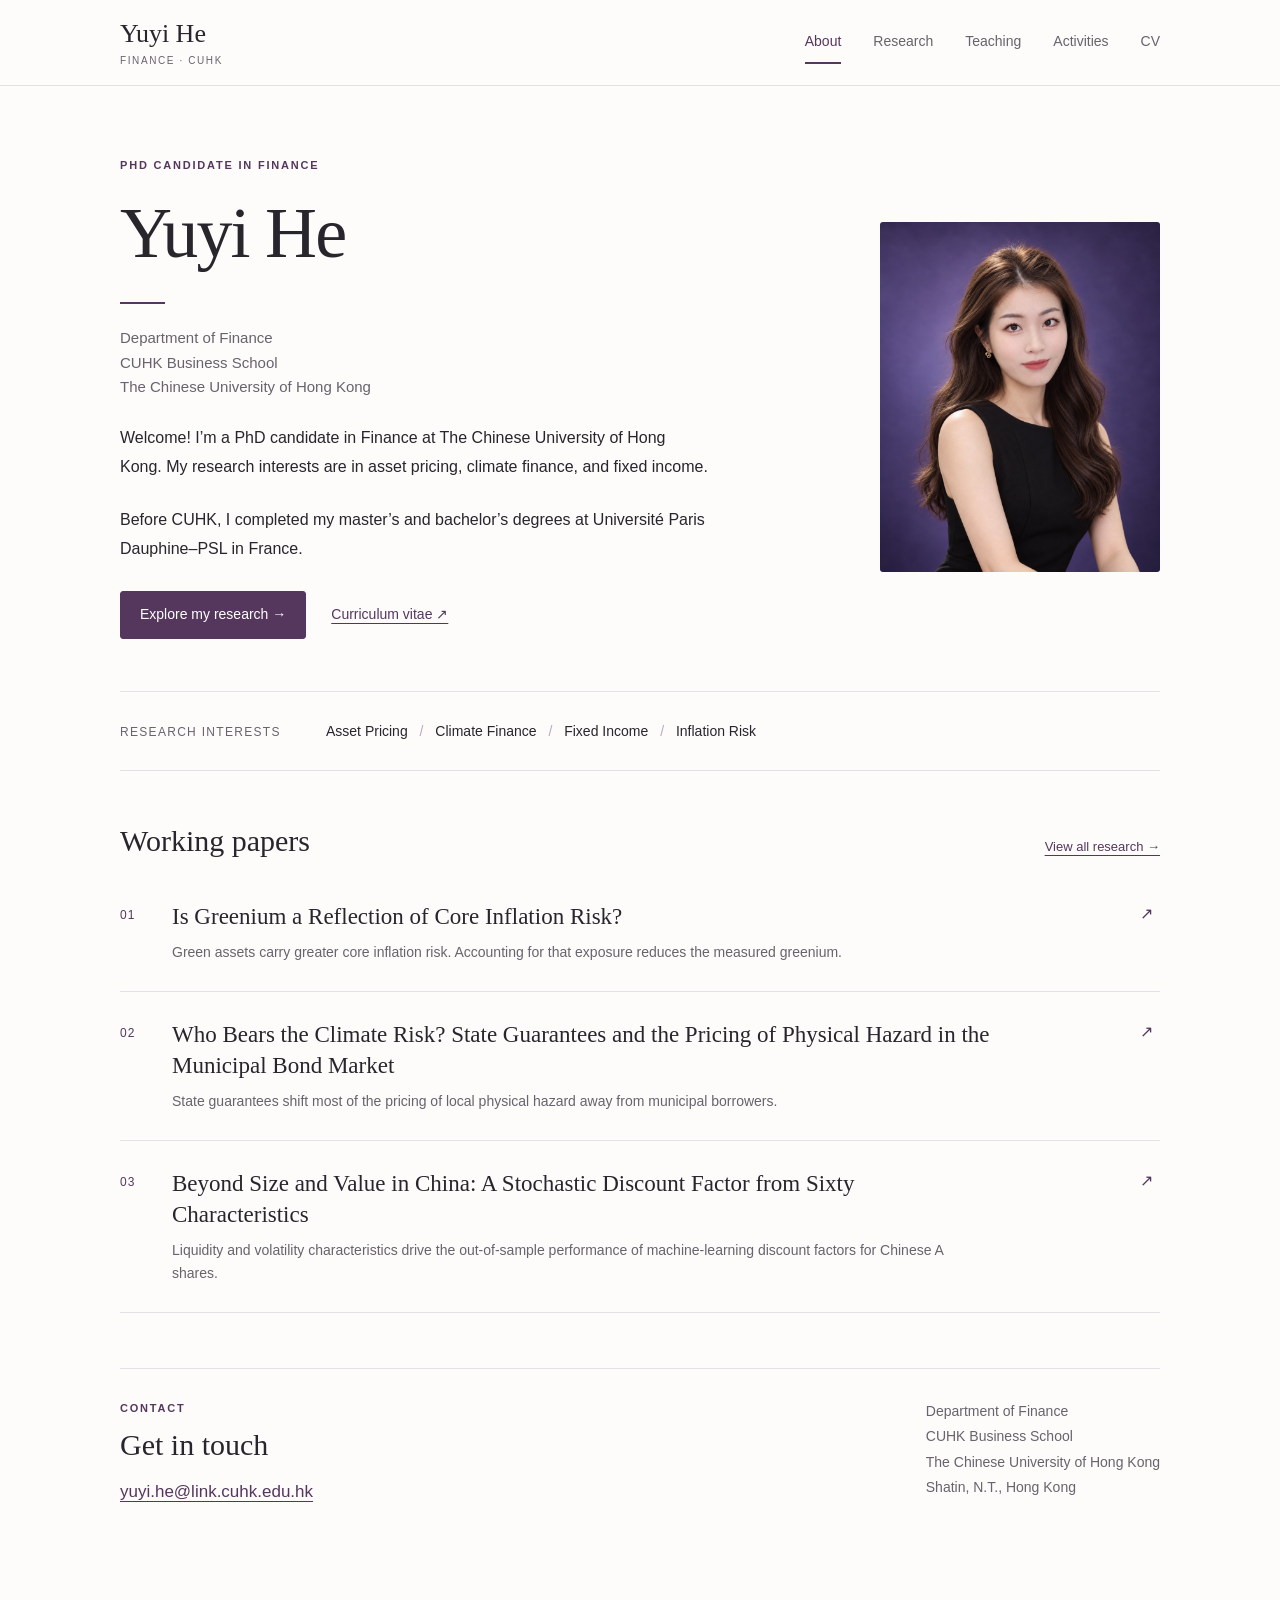
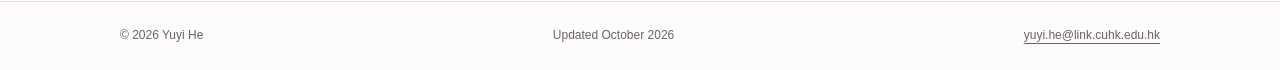
==== index.html @ 1cd19c59 "Add files via upload" ====
<!doctype html>
<html lang="en"><head><meta charset="utf-8"><meta name="viewport" content="width=device-width, initial-scale=1"><title>About | Yuyi He</title><meta name="description" content="Yuyi He, PhD candidate in Finance at The Chinese University of Hong Kong. Research in asset pricing, climate finance, fixed income, and inflation risk."><meta name="theme-color" content="#493352"><link rel="icon" href="assets/favicon.svg" type="image/svg+xml"><link rel="stylesheet" href="assets/style.css"><script type="application/ld+json">{"@context": "https://schema.org", "@type": "Person", "name": "Yuyi He", "jobTitle": "PhD Candidate in Finance", "email": "yuyi.he@link.cuhk.edu.hk", "affiliation": {"@type": "CollegeOrUniversity", "name": "The Chinese University of Hong Kong"}}</script></head>
<body><a class="skip" href="#main">Skip to content</a><header class="site-header"><div class="header-inner"><a class="wordmark" href="index.html">Yuyi He<span>Finance · CUHK</span></a><nav aria-label="Main navigation"><a href="index.html" class="nav-link active" aria-current="page">About</a><a href="research.html" class="nav-link">Research</a><a href="teaching.html" class="nav-link">Teaching</a><a href="activities.html" class="nav-link">Activities</a><a href="cv.html" class="nav-link">CV</a></nav></div></header><main id="main" class="page about"><section class="hero"><div class="intro"><p class="eyebrow">PhD Candidate in Finance</p><h1>Yuyi He<span class="name-rule"></span></h1><p class="affiliation">Department of Finance<br>CUHK Business School<br>The Chinese University of Hong Kong</p><p class="bio">Welcome! I’m a PhD candidate in Finance at The Chinese University of Hong Kong. My research interests are in asset pricing, climate finance, and fixed income.</p><p class="bio background">Before CUHK, I completed my master’s and bachelor’s degrees at Université Paris Dauphine–PSL in France.</p><div class="actions"><a href="research.html" class="button primary">Explore my research →</a><a href="cv.html" class="text-link">Curriculum vitae ↗</a></div></div><figure class="portrait"><img src="assets/portrait.jpg" alt="Portrait of Yuyi He" width="880" height="1100" fetchpriority="high"></figure></section><section class="interests"><h2>Research interests</h2><p>Asset Pricing <span aria-hidden="true">/</span> Climate Finance <span aria-hidden="true">/</span> Fixed Income <span aria-hidden="true">/</span> Inflation Risk</p></section><section class="home-research"><div class="section-heading"><h2>Working papers</h2><a href="research.html" class="">View all research →</a></div><a class="paper-preview" href="research.html#greenium"><span class="number">01</span><div><h3>Is Greenium a Reflection of Core Inflation Risk?</h3><p>Green assets carry greater core inflation risk. Accounting for that exposure reduces the measured greenium.</p></div><span class="arrow" aria-hidden="true">↗</span></a><a class="paper-preview" href="research.html#disaster"><span class="number">02</span><div><h3>Who Bears the Climate Risk? State Guarantees and the Pricing of Physical Hazard in the Municipal Bond Market</h3><p>State guarantees shift most of the pricing of local physical hazard away from municipal borrowers.</p></div><span class="arrow" aria-hidden="true">↗</span></a><a class="paper-preview" href="research.html#china"><span class="number">03</span><div><h3>Beyond Size and Value in China: A Stochastic Discount Factor from Sixty Characteristics</h3><p>Liquidity and volatility characteristics drive the out-of-sample performance of machine-learning discount factors for Chinese A shares.</p></div><span class="arrow" aria-hidden="true">↗</span></a></section><section class="contact" id="contact"><div><p class="eyebrow">Contact</p><h2>Get in touch</h2><a href="mailto:yuyi.he@link.cuhk.edu.hk" class="contact-email">yuyi.he@link.cuhk.edu.hk</a></div><p>Department of Finance<br>CUHK Business School<br>The Chinese University of Hong Kong<br>Shatin, N.T., Hong Kong</p></section></main><footer><div><span>© 2026 Yuyi He</span><span>Updated October 2026</span><a href="mailto:yuyi.he@link.cuhk.edu.hk" class="">yuyi.he@link.cuhk.edu.hk</a></div></footer></body></html>
---- assets/style.css ----
:root{--ink:#29252c;--plum:#55375d;--muted:#68636c;--line:#e5dfe6;--paper:#fdfcfb;--soft:#f4f0f5;--serif:Georgia,'Times New Roman',serif;--sans:-apple-system,BlinkMacSystemFont,'Segoe UI',Arial,sans-serif}*{box-sizing:border-box}html{scroll-behavior:smooth;scroll-padding-top:110px}body{margin:0;background:var(--paper);color:var(--ink);font:16px/1.65 var(--sans);-webkit-font-smoothing:antialiased}a{color:var(--plum);text-underline-offset:4px}a:hover{color:#291c30}a:focus-visible,summary:focus-visible{outline:3px solid #a27baf;outline-offset:5px}h1,h2,h3,p,figure{margin:0}h1,h2,h3{font-family:var(--serif);font-weight:400;line-height:1.22}h1{font-size:56px;letter-spacing:-1.8px}h2{font-size:30px}h3{font-size:22px}p+p{margin-top:12px}.muted{color:var(--muted)}.small{font-size:14px}.skip{position:absolute;left:20px;top:-80px;padding:12px;background:white;z-index:5}.skip:focus{top:10px}.site-header{border-bottom:1px solid var(--line);background:rgba(253,252,251,.97);position:sticky;top:0;z-index:3}.header-inner{max-width:1120px;margin:auto;display:flex;justify-content:space-between;align-items:center;padding:19px 40px}.wordmark{font:26px var(--serif);color:var(--ink);text-decoration:none}.wordmark span{display:block;font:10px var(--sans);letter-spacing:1.6px;text-transform:uppercase;color:var(--muted);margin-top:6px}nav{display:flex;gap:32px}.nav-link{text-decoration:none;font-size:14px;padding:9px 0;border-bottom:2px solid transparent;color:var(--muted)}.nav-link.active{color:var(--plum);border-color:var(--plum)}.page{max-width:1120px;margin:auto;padding:0 40px}.hero{display:grid;grid-template-columns:minmax(0,1fr) 280px;gap:85px;padding:70px 0 52px;align-items:center}.eyebrow{text-transform:uppercase;font-size:11px;letter-spacing:1.8px;font-weight:600;color:var(--plum);margin-bottom:16px}.hero h1{font-size:72px;margin-bottom:22px}.name-rule{display:block;width:45px;height:2px;background:var(--plum);margin-top:24px}.affiliation{color:var(--muted);font-size:15px;line-height:1.65}.bio{margin-top:24px;max-width:590px;font-size:16px;line-height:1.8}.actions{display:flex;align-items:center;flex-wrap:wrap;gap:25px;margin-top:28px}.button{display:inline-block;text-decoration:none;padding:11px 19px;border:1px solid var(--plum);font-size:14px;border-radius:3px}.button.primary{background:var(--plum);color:white}.button:hover{background:#36243d;color:white}.text-link{font-size:14px}.portrait img{width:100%;height:auto;display:block;border-radius:3px}.portrait figcaption{color:var(--muted);font-size:11px;text-transform:uppercase;letter-spacing:1.5px;text-align:right;margin-top:10px}.interests{border-top:1px solid var(--line);border-bottom:1px solid var(--line);padding:26px 0;display:grid;grid-template-columns:180px 1fr;align-items:baseline;gap:26px}.interests h2{font:12px var(--sans);text-transform:uppercase;letter-spacing:1.3px;color:var(--muted)}.interests p{font-size:14px;line-height:1.9}.interests span{color:#baaabd;margin:0 8px}.home-research,.education{padding-top:52px}.section-heading{display:flex;align-items:baseline;justify-content:space-between;margin-bottom:14px}.section-heading>a{font-size:13px}.paper-preview{display:grid;grid-template-columns:38px minmax(0,1fr) 20px;gap:14px;padding:27px 0;text-decoration:none;border-bottom:1px solid var(--line);color:var(--ink)}.paper-preview h3{font-size:23px;line-height:1.35;max-width:820px}.paper-preview p{font:14px/1.65 var(--sans);color:var(--muted);margin-top:9px;max-width:800px}.number{font:12px var(--sans);color:var(--plum);letter-spacing:1px;padding-top:7px}.arrow{color:var(--plum)}.record{display:flex;justify-content:space-between;gap:30px;padding:25px 0;border-bottom:1px solid var(--line)}.record h3{font-size:22px;margin-bottom:7px}.record p{font-size:14px}.record p+p{margin-top:5px}.record p a{color:var(--ink);text-decoration:none}.record p a:hover{text-decoration:underline}.date{white-space:nowrap;font-size:13px;color:var(--muted);padding-top:4px}.contact{margin:55px 0 65px;padding:30px 0;border-top:1px solid var(--line);display:flex;justify-content:space-between;gap:30px}.contact .eyebrow{margin-bottom:10px}.contact h2{margin-bottom:14px}.contact>p{font-size:14px;color:var(--muted);line-height:1.8}.contact-email{font-size:17px}footer{border-top:1px solid var(--line);margin-top:25px;color:var(--muted);font-size:12px}footer>div{max-width:1120px;padding:24px 40px;margin:auto;display:flex;justify-content:space-between;gap:20px}footer a{color:var(--muted)}.page-intro{padding:60px 0 34px}.page-intro h1{margin-bottom:17px}.page-intro>p:not(.eyebrow){color:var(--muted)}.paper-index{display:flex;flex-wrap:wrap;gap:25px;padding:15px 0 22px;border-bottom:1px solid var(--line)}.paper-index a{font-size:13px;text-decoration:none}.paper{padding:37px 0 40px;border-bottom:1px solid var(--line);scroll-margin-top:105px}.paper:last-child{margin-bottom:50px}.paper-label{display:flex;align-items:center;gap:18px;font-size:11px;color:var(--muted);text-transform:uppercase;letter-spacing:1px;margin-bottom:13px}.paper-label .number{padding:0}.paper h2{font-size:29px;line-height:1.35;max-width:920px;margin-bottom:13px}.coauthors{font-size:14px}.coauthors a{text-decoration:none}.coauthors a:hover{text-decoration:underline}.topics{font-size:12px;color:var(--muted);margin-top:10px}.paper-summary{font-size:16px;max-width:850px;margin-top:19px;line-height:1.8}.award{font-size:12px;color:var(--plum);margin-top:15px}.paper-actions{margin:18px 0}.paper-action{font-size:13px}details{border-top:1px solid var(--line);max-width:100%;}summary{font-size:13px;font-weight:500;cursor:pointer;padding:12px 0;list-style:none;color:var(--plum)}summary::-webkit-details-marker{display:none}summary:after{content:'+';float:right;font-size:18px;font-weight:400;padding-right:8px}details[open]>summary:after{content:'−'}.detail-content{padding:4px 0 23px;max-width:940px;font-size:15px;line-height:1.85}.detail-content ul{padding-left:20px;margin-top:0}.detail-content li+li{margin-top:10px}.result-figure{margin-top:26px}.result-figure img{width:100%;height:auto;background:white}.result-figure figcaption{font-size:12px;color:var(--muted);line-height:1.7;margin-top:12px}.teaching-record{padding:30px 0}.teaching-record h2{font-size:26px;margin-bottom:12px;max-width:800px}.teaching-record .eyebrow{font-size:10px;margin-bottom:10px}.activities{padding:45px 0 5px}.activities>p{margin-top:12px}.year-group{display:grid;grid-template-columns:65px 1fr;gap:16px;padding-top:20px}.year-group h3{font:14px var(--sans);padding-top:6px}.event-list{margin:0;padding:0 0 0 18px;font-size:14px;line-height:1.9}.event-list li+li{margin-top:6px}.teaching{padding-bottom:55px}.pdf-viewer{display:block;width:100%;height:1100px;border:1px solid var(--line);background:#eee; margin-bottom:20px}.cv{padding-bottom:35px}.mobile-pdf-note{display:none}@media(max-width:800px){.header-inner,.page{padding-left:25px;padding-right:25px}.hero{gap:35px;grid-template-columns:minmax(0,1fr) 220px}.hero h1{font-size:60px}.interests{grid-template-columns:1fr;gap:10px}.paper h2{font-size:26px}}@media(max-width:600px){.header-inner{padding:16px 20px;align-items:center;gap:18px}.wordmark{font-size:23px}.wordmark span{font-size:8px;letter-spacing:1px}nav{gap:15px}.nav-link{font-size:12px}.page{padding:0 21px}.hero{display:flex;flex-direction:column-reverse;align-items:flex-start;padding:32px 0 34px;gap:25px}.portrait{width:150px}.portrait figcaption{display:none}.hero h1{font-size:54px;margin-bottom:18px}.hero .eyebrow{font-size:10px;margin-bottom:13px}.name-rule{margin-top:16px}.bio{font-size:15px;margin-top:20px}.affiliation{font-size:14px}.actions{gap:18px}.interests{padding:21px 0}.home-research,.education{padding-top:34px}.section-heading{gap:18px}.section-heading h2,h2{font-size:26px}.section-heading>a{font-size:12px}.paper-preview{grid-template-columns:24px 1fr 12px;gap:9px}.paper-preview h3{font-size:21px}.paper-preview p{font-size:13px}.record{flex-direction:column;gap:8px;padding:23px 0}.date{order:-1;font-size:12px}.record h3{font-size:21px}.contact{flex-direction:column;gap:25px;margin:38px 0 32px}.contact-email{font-size:16px}footer>div{padding:22px;flex-wrap:wrap;gap:8px 20px}footer a{width:100%}.page-intro{padding-top:34px}h1{font-size:43px}.paper-index{gap:12px 20px}.paper-index a{font-size:12px}.paper{padding:29px 0}.paper h2{font-size:25px}.detail-content{font-size:14px}.year-group{grid-template-columns:45px 1fr;gap:10px}.event-list{font-size:13px}.pdf-viewer{height:650px}.mobile-pdf-note{display:block}.cv{padding-bottom:30px}}@media(prefers-reduced-motion:reduce){html{scroll-behavior:auto}}@media print{.site-header,footer,.paper-index,.paper-actions,.actions{display:none}.page{max-width:none;padding:0}.paper{break-inside:avoid}body{background:white}.hero{padding-top:0}a{color:inherit}.pdf-viewer{height:1000px}}
/* Five clear navigation destinations remain readable on small screens. */
.activities.page{padding-bottom:45px}.activities.page>.activities:first-of-type{padding-top:0}
@media(max-width:600px){.header-inner{flex-wrap:wrap;gap:8px;padding-bottom:9px}nav{width:100%;justify-content:space-between;gap:8px}.nav-link{font-size:13px;padding:7px 0}.hero{padding-top:28px}}
.cv-pages{max-width:900px;margin:0 auto 24px;display:grid;gap:22px}.cv-pages a{display:block;border:1px solid var(--line);background:white}.cv-pages img{display:block;width:100%;height:auto}.native-pdf{margin-bottom:24px}
.page.activities{padding:0 40px 45px}@media(max-width:800px){.page.activities{padding-left:25px;padding-right:25px}}@media(max-width:600px){.page.activities{padding-left:21px;padding-right:21px}}
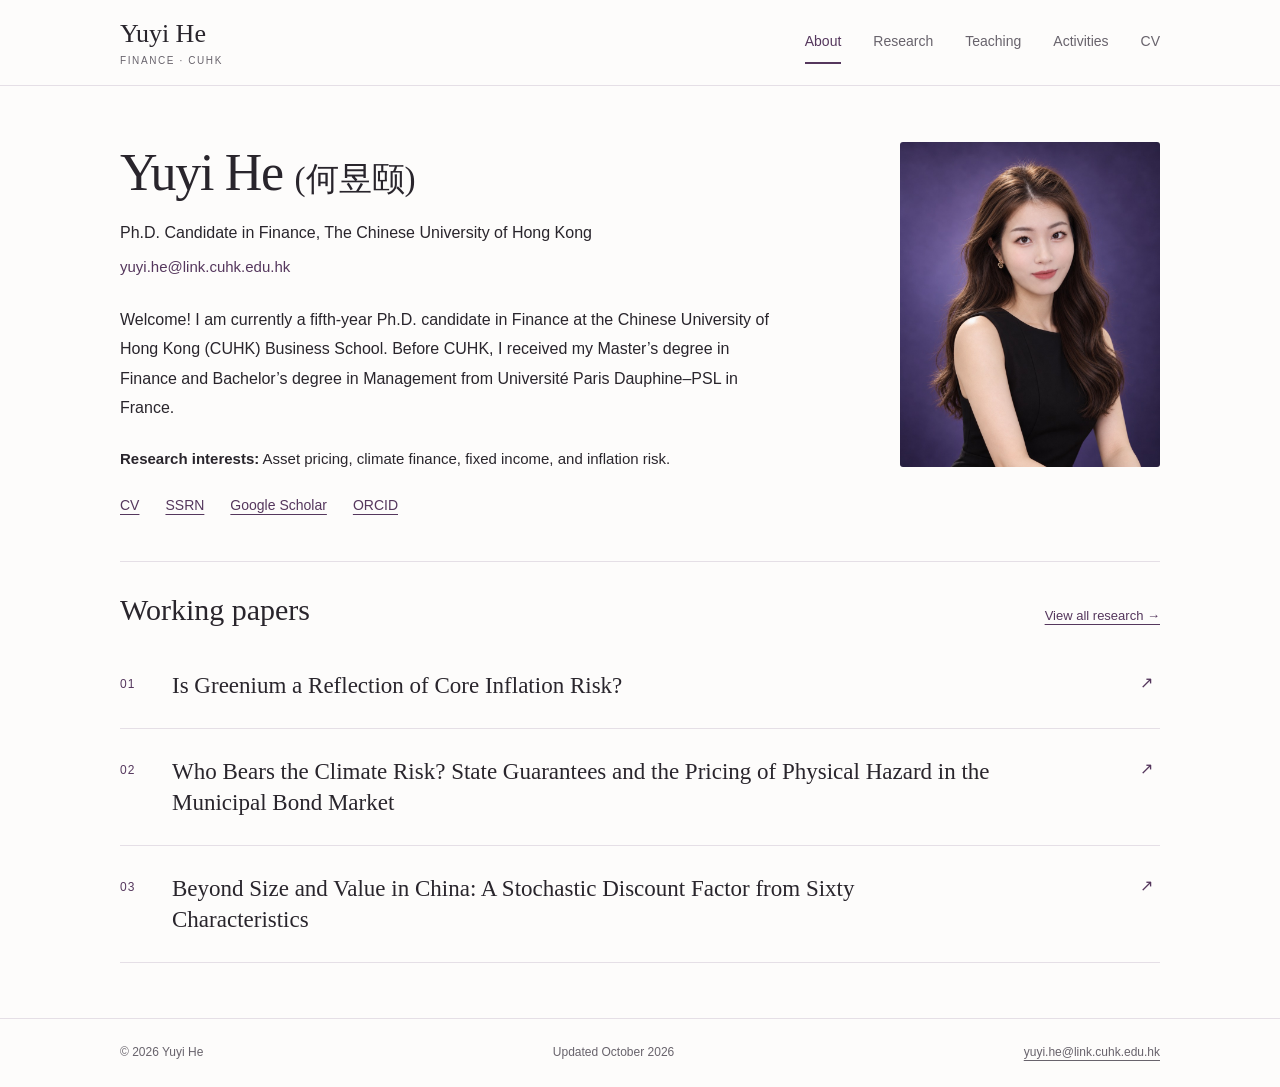
==== commit 782b5364: "Add files via upload" ====
--- a/index.html
+++ b/index.html
@@ -1,3 +1,9 @@
 <!doctype html>
-<html lang="en"><head><meta charset="utf-8"><meta name="viewport" content="width=device-width, initial-scale=1"><title>About | Yuyi He</title><meta name="description" content="Yuyi He, PhD candidate in Finance at The Chinese University of Hong Kong. Research in asset pricing, climate finance, fixed income, and inflation risk."><meta name="theme-color" content="#493352"><link rel="icon" href="assets/favicon.svg" type="image/svg+xml"><link rel="stylesheet" href="assets/style.css"><script type="application/ld+json">{"@context": "https://schema.org", "@type": "Person", "name": "Yuyi He", "jobTitle": "PhD Candidate in Finance", "email": "yuyi.he@link.cuhk.edu.hk", "affiliation": {"@type": "CollegeOrUniversity", "name": "The Chinese University of Hong Kong"}}</script></head>
-<body><a class="skip" href="#main">Skip to content</a><header class="site-header"><div class="header-inner"><a class="wordmark" href="index.html">Yuyi He<span>Finance · CUHK</span></a><nav aria-label="Main navigation"><a href="index.html" class="nav-link active" aria-current="page">About</a><a href="research.html" class="nav-link">Research</a><a href="teaching.html" class="nav-link">Teaching</a><a href="activities.html" class="nav-link">Activities</a><a href="cv.html" class="nav-link">CV</a></nav></div></header><main id="main" class="page about"><section class="hero"><div class="intro"><p class="eyebrow">PhD Candidate in Finance</p><h1>Yuyi He<span class="name-rule"></span></h1><p class="affiliation">Department of Finance<br>CUHK Business School<br>The Chinese University of Hong Kong</p><p class="bio">Welcome! I’m a PhD candidate in Finance at The Chinese University of Hong Kong. My research interests are in asset pricing, climate finance, and fixed income.</p><p class="bio background">Before CUHK, I completed my master’s and bachelor’s degrees at Université Paris Dauphine–PSL in France.</p><div class="actions"><a href="research.html" class="button primary">Explore my research →</a><a href="cv.html" class="text-link">Curriculum vitae ↗</a></div></div><figure class="portrait"><img src="assets/portrait.jpg" alt="Portrait of Yuyi He" width="880" height="1100" fetchpriority="high"></figure></section><section class="interests"><h2>Research interests</h2><p>Asset Pricing <span aria-hidden="true">/</span> Climate Finance <span aria-hidden="true">/</span> Fixed Income <span aria-hidden="true">/</span> Inflation Risk</p></section><section class="home-research"><div class="section-heading"><h2>Working papers</h2><a href="research.html" class="">View all research →</a></div><a class="paper-preview" href="research.html#greenium"><span class="number">01</span><div><h3>Is Greenium a Reflection of Core Inflation Risk?</h3><p>Green assets carry greater core inflation risk. Accounting for that exposure reduces the measured greenium.</p></div><span class="arrow" aria-hidden="true">↗</span></a><a class="paper-preview" href="research.html#disaster"><span class="number">02</span><div><h3>Who Bears the Climate Risk? State Guarantees and the Pricing of Physical Hazard in the Municipal Bond Market</h3><p>State guarantees shift most of the pricing of local physical hazard away from municipal borrowers.</p></div><span class="arrow" aria-hidden="true">↗</span></a><a class="paper-preview" href="research.html#china"><span class="number">03</span><div><h3>Beyond Size and Value in China: A Stochastic Discount Factor from Sixty Characteristics</h3><p>Liquidity and volatility characteristics drive the out-of-sample performance of machine-learning discount factors for Chinese A shares.</p></div><span class="arrow" aria-hidden="true">↗</span></a></section><section class="contact" id="contact"><div><p class="eyebrow">Contact</p><h2>Get in touch</h2><a href="mailto:yuyi.he@link.cuhk.edu.hk" class="contact-email">yuyi.he@link.cuhk.edu.hk</a></div><p>Department of Finance<br>CUHK Business School<br>The Chinese University of Hong Kong<br>Shatin, N.T., Hong Kong</p></section></main><footer><div><span>© 2026 Yuyi He</span><span>Updated October 2026</span><a href="mailto:yuyi.he@link.cuhk.edu.hk" class="">yuyi.he@link.cuhk.edu.hk</a></div></footer></body></html>+<html lang="en"><head><meta charset="utf-8"><meta name="viewport" content="width=device-width, initial-scale=1">
+<title>Yuyi He (何昱颐) | Finance | CUHK</title><meta name="description" content="Yuyi He (何昱颐), Ph.D. candidate in Finance at CUHK Business School. Research in asset pricing, climate finance, fixed income, and inflation risk."><meta name="robots" content="index, follow">
+<link rel="canonical" href="https://he-yuyi.github.io/"><meta property="og:type" content="website"><meta property="og:title" content="Yuyi He (何昱颐) | Finance | CUHK"><meta property="og:description" content="Yuyi He (何昱颐), Ph.D. candidate in Finance at CUHK Business School. Research in asset pricing, climate finance, fixed income, and inflation risk."><meta property="og:url" content="https://he-yuyi.github.io/"><meta property="og:image" content="https://he-yuyi.github.io/assets/portrait.jpg">
+<meta name="theme-color" content="#493352"><link rel="icon" href="assets/favicon.svg" type="image/svg+xml"><link rel="stylesheet" href="assets/style.css"><script type="application/ld+json">{"@context": "https://schema.org", "@type": "Person", "name": "Yuyi He", "alternateName": "何昱颐", "url": "https://he-yuyi.github.io/", "jobTitle": "Ph.D. Candidate in Finance", "image": "https://he-yuyi.github.io/assets/portrait.jpg", "email": "yuyi.he@link.cuhk.edu.hk", "affiliation": {"@type": "CollegeOrUniversity", "name": "The Chinese University of Hong Kong"}, "sameAs": ["https://papers.ssrn.com/Sol3/Cf_Dev/AbsByAuth.cfm?per_id=6292540", "https://scholar.google.com/citations?user=6RpZBDgAAAAJ&hl=zh-CN", "https://orcid.org/0009-0005-7481-2452"]}</script></head>
+<body><a class="skip" href="#main">Skip to content</a><header class="site-header"><div class="header-inner"><a class="wordmark" href="index.html">Yuyi He<span>Finance · CUHK</span></a><nav aria-label="Main navigation"><a href="index.html" class="nav-link active" aria-current="page">About</a><a href="research.html" class="nav-link">Research</a><a href="teaching.html" class="nav-link">Teaching</a><a href="activities.html" class="nav-link">Activities</a><a href="cv.html" class="nav-link">CV</a></nav></div></header><main id="main" class="page about"><section class="hero"><div class="intro"><h1>Yuyi He <span class="chinese-name" lang="zh-Hans">(何昱颐)</span></h1>
+<p class="affiliation">Ph.D. Candidate in Finance, The Chinese University of Hong Kong</p><p class="identity-email"><a href="mailto:yuyi.he@link.cuhk.edu.hk" class="">yuyi.he@link.cuhk.edu.hk</a></p>
+<p class="bio">Welcome! I am currently a fifth-year Ph.D. candidate in Finance at the Chinese University of Hong Kong (CUHK) Business School. Before CUHK, I received my Master’s degree in Finance and Bachelor’s degree in Management from Université Paris Dauphine–PSL in France.</p><p class="intro-interests"><span>Research interests:</span> Asset pricing, climate finance, fixed income, and inflation risk.</p>
+<div class="profile-links" aria-label="Academic profiles"><a href="assets/Yuyi_He_CV.pdf" class="">CV</a><a href="https://papers.ssrn.com/Sol3/Cf_Dev/AbsByAuth.cfm?per_id=6292540" class="">SSRN</a><a href="https://scholar.google.com/citations?user=6RpZBDgAAAAJ&amp;hl=zh-CN" class="">Google Scholar</a><a href="https://orcid.org/0009-0005-7481-2452" class="">ORCID</a></div></div><figure class="portrait"><img src="assets/portrait.jpg" alt="Portrait of Yuyi He" width="880" height="1100" fetchpriority="high"></figure></section><section class="home-research"><div class="section-heading"><h2>Working papers</h2><a href="research.html" class="">View all research →</a></div><a class="paper-preview" href="research.html#greenium"><span class="number">01</span><div><h3>Is Greenium a Reflection of Core Inflation Risk?</h3></div><span class="arrow" aria-hidden="true">↗</span></a><a class="paper-preview" href="research.html#disaster"><span class="number">02</span><div><h3>Who Bears the Climate Risk? State Guarantees and the Pricing of Physical Hazard in the Municipal Bond Market</h3></div><span class="arrow" aria-hidden="true">↗</span></a><a class="paper-preview" href="research.html#china"><span class="number">03</span><div><h3>Beyond Size and Value in China: A Stochastic Discount Factor from Sixty Characteristics</h3></div><span class="arrow" aria-hidden="true">↗</span></a></section></main><footer><div><span>© 2026 Yuyi He</span><span>Updated October 2026</span><a href="mailto:yuyi.he@link.cuhk.edu.hk" class="">yuyi.he@link.cuhk.edu.hk</a></div></footer></body></html>
--- a/assets/style.css
+++ b/assets/style.css
@@ -4,3 +4,22 @@
 @media(max-width:600px){.header-inner{flex-wrap:wrap;gap:8px;padding-bottom:9px}nav{width:100%;justify-content:space-between;gap:8px}.nav-link{font-size:13px;padding:7px 0}.hero{padding-top:28px}}
 .cv-pages{max-width:900px;margin:0 auto 24px;display:grid;gap:22px}.cv-pages a{display:block;border:1px solid var(--line);background:white}.cv-pages img{display:block;width:100%;height:auto}.native-pdf{margin-bottom:24px}
 .page.activities{padding:0 40px 45px}@media(max-width:800px){.page.activities{padding-left:25px;padding-right:25px}}@media(max-width:600px){.page.activities{padding-left:21px;padding-right:21px}}
+
+/* A concise identity block and one heading per page. */
+.hero{grid-template-columns:minmax(0,1fr) 260px;gap:64px;align-items:start;padding:56px 0 44px}
+.hero h1{font-size:52px;line-height:1.2;letter-spacing:-1.3px;margin-bottom:16px}
+.chinese-name{font-size:.64em;white-space:nowrap;letter-spacing:0;font-family:Georgia,'Songti SC','Noto Serif CJK SC',serif}
+.hero .affiliation{font-size:16px;line-height:1.65;color:var(--ink);max-width:600px}
+.identity-email{margin-top:8px;font-size:15px}.identity-email a{text-decoration:none}
+.hero .bio{margin-top:25px;max-width:650px;font-size:16px;line-height:1.85}
+.intro-interests{margin-top:22px;font-size:15px;line-height:1.8}.intro-interests span{font-weight:600}
+.profile-links{display:flex;flex-wrap:wrap;gap:12px 26px;margin-top:22px;font-size:14px}
+.home-research{padding-top:30px;border-top:1px solid var(--line);margin-bottom:55px}
+.page-intro{padding:46px 0 25px}.page-intro h1{font:600 23px/1.4 var(--sans);text-transform:uppercase;letter-spacing:1.4px;margin-bottom:0}
+.page-intro>p{margin-top:12px}.page-intro .actions{margin-top:18px}
+.paper-index{padding-top:0}.paper-number{display:block;padding-top:0;margin-bottom:12px}
+.paper-presentations{font-size:13px;line-height:1.85;color:var(--muted);max-width:960px;margin-top:16px}
+.paper-presentations span{font-weight:600;color:var(--ink)}
+.figure-content .result-figure{margin-top:8px}.figure-content{padding-bottom:22px}
+@media(max-width:800px){.hero{grid-template-columns:minmax(0,1fr) 210px;gap:32px}.hero h1{font-size:44px}}
+@media(max-width:600px){.hero{padding:28px 0 34px;gap:23px}.hero h1{font-size:42px;letter-spacing:-1px}.hero .affiliation{font-size:15px}.hero .bio{font-size:15px;margin-top:22px}.identity-email{font-size:14px}.intro-interests{font-size:14px}.profile-links{gap:12px 22px}.page-intro{padding:32px 0 22px}.page-intro h1{font-size:21px}.paper-presentations{font-size:12px}.home-research{padding-top:27px;margin-bottom:35px}}
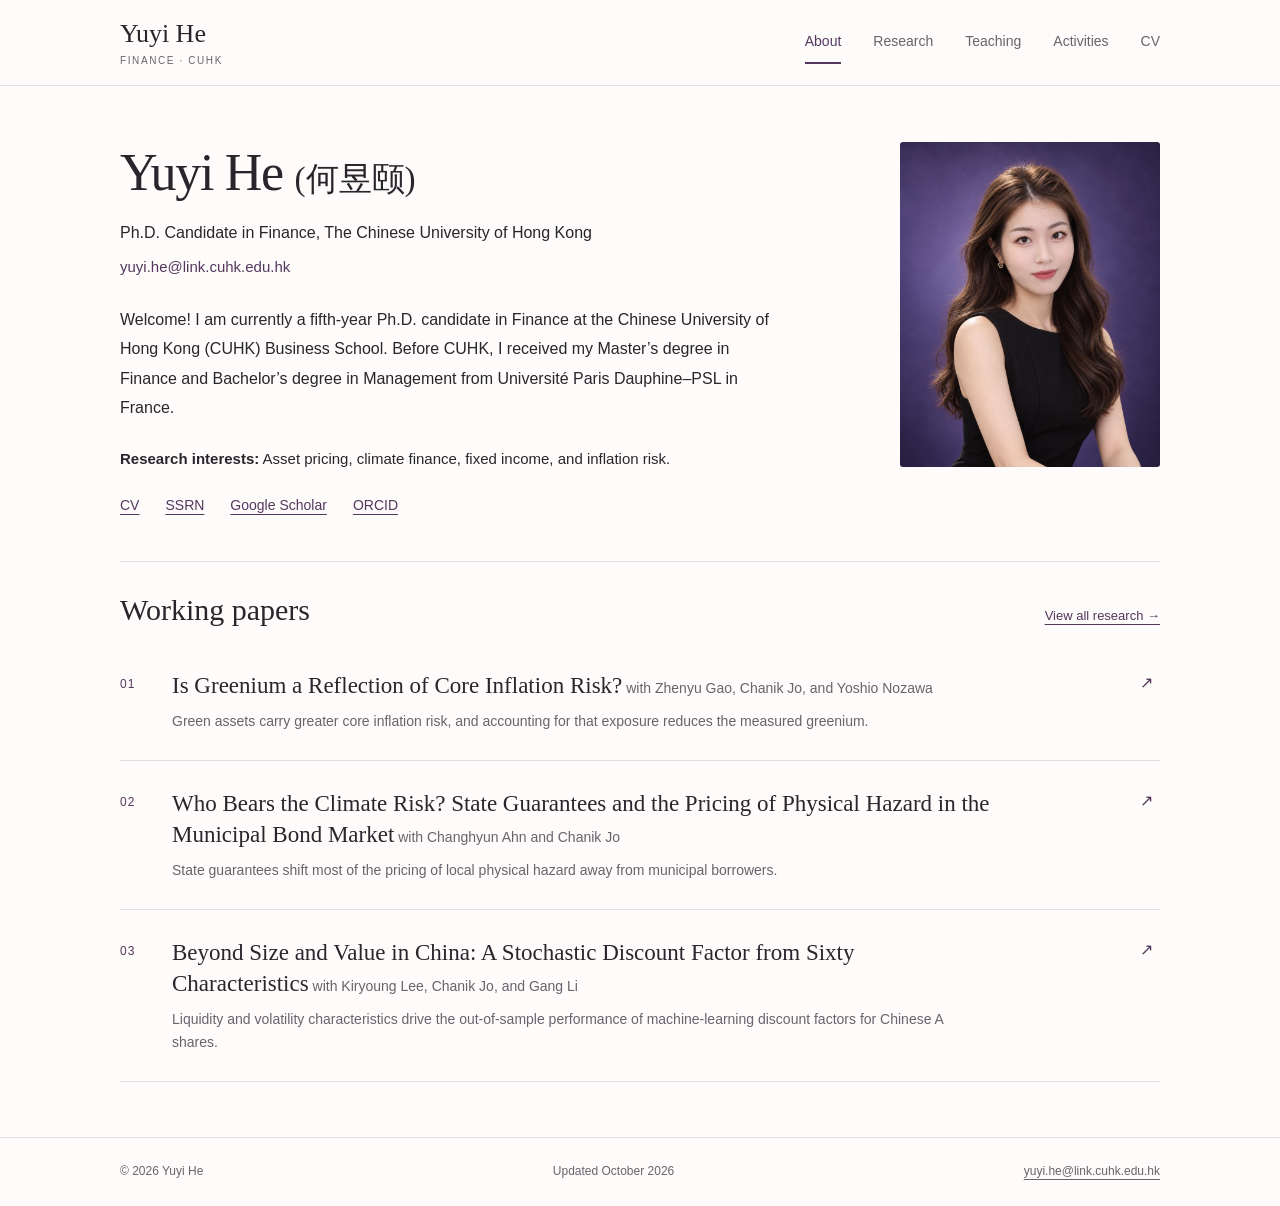
==== commit 2d854572: "Add files via upload" ====
--- a/index.html
+++ b/index.html
@@ -6,4 +6,4 @@
 <body><a class="skip" href="#main">Skip to content</a><header class="site-header"><div class="header-inner"><a class="wordmark" href="index.html">Yuyi He<span>Finance · CUHK</span></a><nav aria-label="Main navigation"><a href="index.html" class="nav-link active" aria-current="page">About</a><a href="research.html" class="nav-link">Research</a><a href="teaching.html" class="nav-link">Teaching</a><a href="activities.html" class="nav-link">Activities</a><a href="cv.html" class="nav-link">CV</a></nav></div></header><main id="main" class="page about"><section class="hero"><div class="intro"><h1>Yuyi He <span class="chinese-name" lang="zh-Hans">(何昱颐)</span></h1>
 <p class="affiliation">Ph.D. Candidate in Finance, The Chinese University of Hong Kong</p><p class="identity-email"><a href="mailto:yuyi.he@link.cuhk.edu.hk" class="">yuyi.he@link.cuhk.edu.hk</a></p>
 <p class="bio">Welcome! I am currently a fifth-year Ph.D. candidate in Finance at the Chinese University of Hong Kong (CUHK) Business School. Before CUHK, I received my Master’s degree in Finance and Bachelor’s degree in Management from Université Paris Dauphine–PSL in France.</p><p class="intro-interests"><span>Research interests:</span> Asset pricing, climate finance, fixed income, and inflation risk.</p>
-<div class="profile-links" aria-label="Academic profiles"><a href="assets/Yuyi_He_CV.pdf" class="">CV</a><a href="https://papers.ssrn.com/Sol3/Cf_Dev/AbsByAuth.cfm?per_id=6292540" class="">SSRN</a><a href="https://scholar.google.com/citations?user=6RpZBDgAAAAJ&amp;hl=zh-CN" class="">Google Scholar</a><a href="https://orcid.org/0009-0005-7481-2452" class="">ORCID</a></div></div><figure class="portrait"><img src="assets/portrait.jpg" alt="Portrait of Yuyi He" width="880" height="1100" fetchpriority="high"></figure></section><section class="home-research"><div class="section-heading"><h2>Working papers</h2><a href="research.html" class="">View all research →</a></div><a class="paper-preview" href="research.html#greenium"><span class="number">01</span><div><h3>Is Greenium a Reflection of Core Inflation Risk?</h3></div><span class="arrow" aria-hidden="true">↗</span></a><a class="paper-preview" href="research.html#disaster"><span class="number">02</span><div><h3>Who Bears the Climate Risk? State Guarantees and the Pricing of Physical Hazard in the Municipal Bond Market</h3></div><span class="arrow" aria-hidden="true">↗</span></a><a class="paper-preview" href="research.html#china"><span class="number">03</span><div><h3>Beyond Size and Value in China: A Stochastic Discount Factor from Sixty Characteristics</h3></div><span class="arrow" aria-hidden="true">↗</span></a></section></main><footer><div><span>© 2026 Yuyi He</span><span>Updated October 2026</span><a href="mailto:yuyi.he@link.cuhk.edu.hk" class="">yuyi.he@link.cuhk.edu.hk</a></div></footer></body></html>+<div class="profile-links" aria-label="Academic profiles"><a href="assets/Yuyi_He_CV.pdf" class="">CV</a><a href="https://papers.ssrn.com/Sol3/Cf_Dev/AbsByAuth.cfm?per_id=6292540" class="">SSRN</a><a href="https://scholar.google.com/citations?user=6RpZBDgAAAAJ&amp;hl=zh-CN" class="">Google Scholar</a><a href="https://orcid.org/0009-0005-7481-2452" class="">ORCID</a></div></div><figure class="portrait"><img src="assets/portrait.jpg" alt="Portrait of Yuyi He" width="880" height="1100" fetchpriority="high"></figure></section><section class="home-research"><div class="section-heading"><h2>Working papers</h2><a href="research.html" class="">View all research →</a></div><a class="paper-preview" href="research.html#greenium"><span class="number">01</span><div><h3>Is Greenium a Reflection of Core Inflation Risk?<span class="preview-coauthors"> with Zhenyu Gao, Chanik Jo, and Yoshio Nozawa</span></h3><p>Green assets carry greater core inflation risk, and accounting for that exposure reduces the measured greenium.</p></div><span class="arrow" aria-hidden="true">↗</span></a><a class="paper-preview" href="research.html#disaster"><span class="number">02</span><div><h3>Who Bears the Climate Risk? State Guarantees and the Pricing of Physical Hazard in the Municipal Bond Market<span class="preview-coauthors"> with Changhyun Ahn and Chanik Jo</span></h3><p>State guarantees shift most of the pricing of local physical hazard away from municipal borrowers.</p></div><span class="arrow" aria-hidden="true">↗</span></a><a class="paper-preview" href="research.html#china"><span class="number">03</span><div><h3>Beyond Size and Value in China: A Stochastic Discount Factor from Sixty Characteristics<span class="preview-coauthors"> with Kiryoung Lee, Chanik Jo, and Gang Li</span></h3><p>Liquidity and volatility characteristics drive the out-of-sample performance of machine-learning discount factors for Chinese A shares.</p></div><span class="arrow" aria-hidden="true">↗</span></a></section></main><footer><div><span>© 2026 Yuyi He</span><span>Updated October 2026</span><a href="mailto:yuyi.he@link.cuhk.edu.hk" class="">yuyi.he@link.cuhk.edu.hk</a></div></footer></body></html>
--- a/assets/style.css
+++ b/assets/style.css
@@ -23,3 +23,4 @@
 .figure-content .result-figure{margin-top:8px}.figure-content{padding-bottom:22px}
 @media(max-width:800px){.hero{grid-template-columns:minmax(0,1fr) 210px;gap:32px}.hero h1{font-size:44px}}
 @media(max-width:600px){.hero{padding:28px 0 34px;gap:23px}.hero h1{font-size:42px;letter-spacing:-1px}.hero .affiliation{font-size:15px}.hero .bio{font-size:15px;margin-top:22px}.identity-email{font-size:14px}.intro-interests{font-size:14px}.profile-links{gap:12px 22px}.page-intro{padding:32px 0 22px}.page-intro h1{font-size:21px}.paper-presentations{font-size:12px}.home-research{padding-top:27px;margin-bottom:35px}}
+.paper-preview .preview-coauthors{font:14px/1.65 var(--sans);color:var(--muted);letter-spacing:0}
